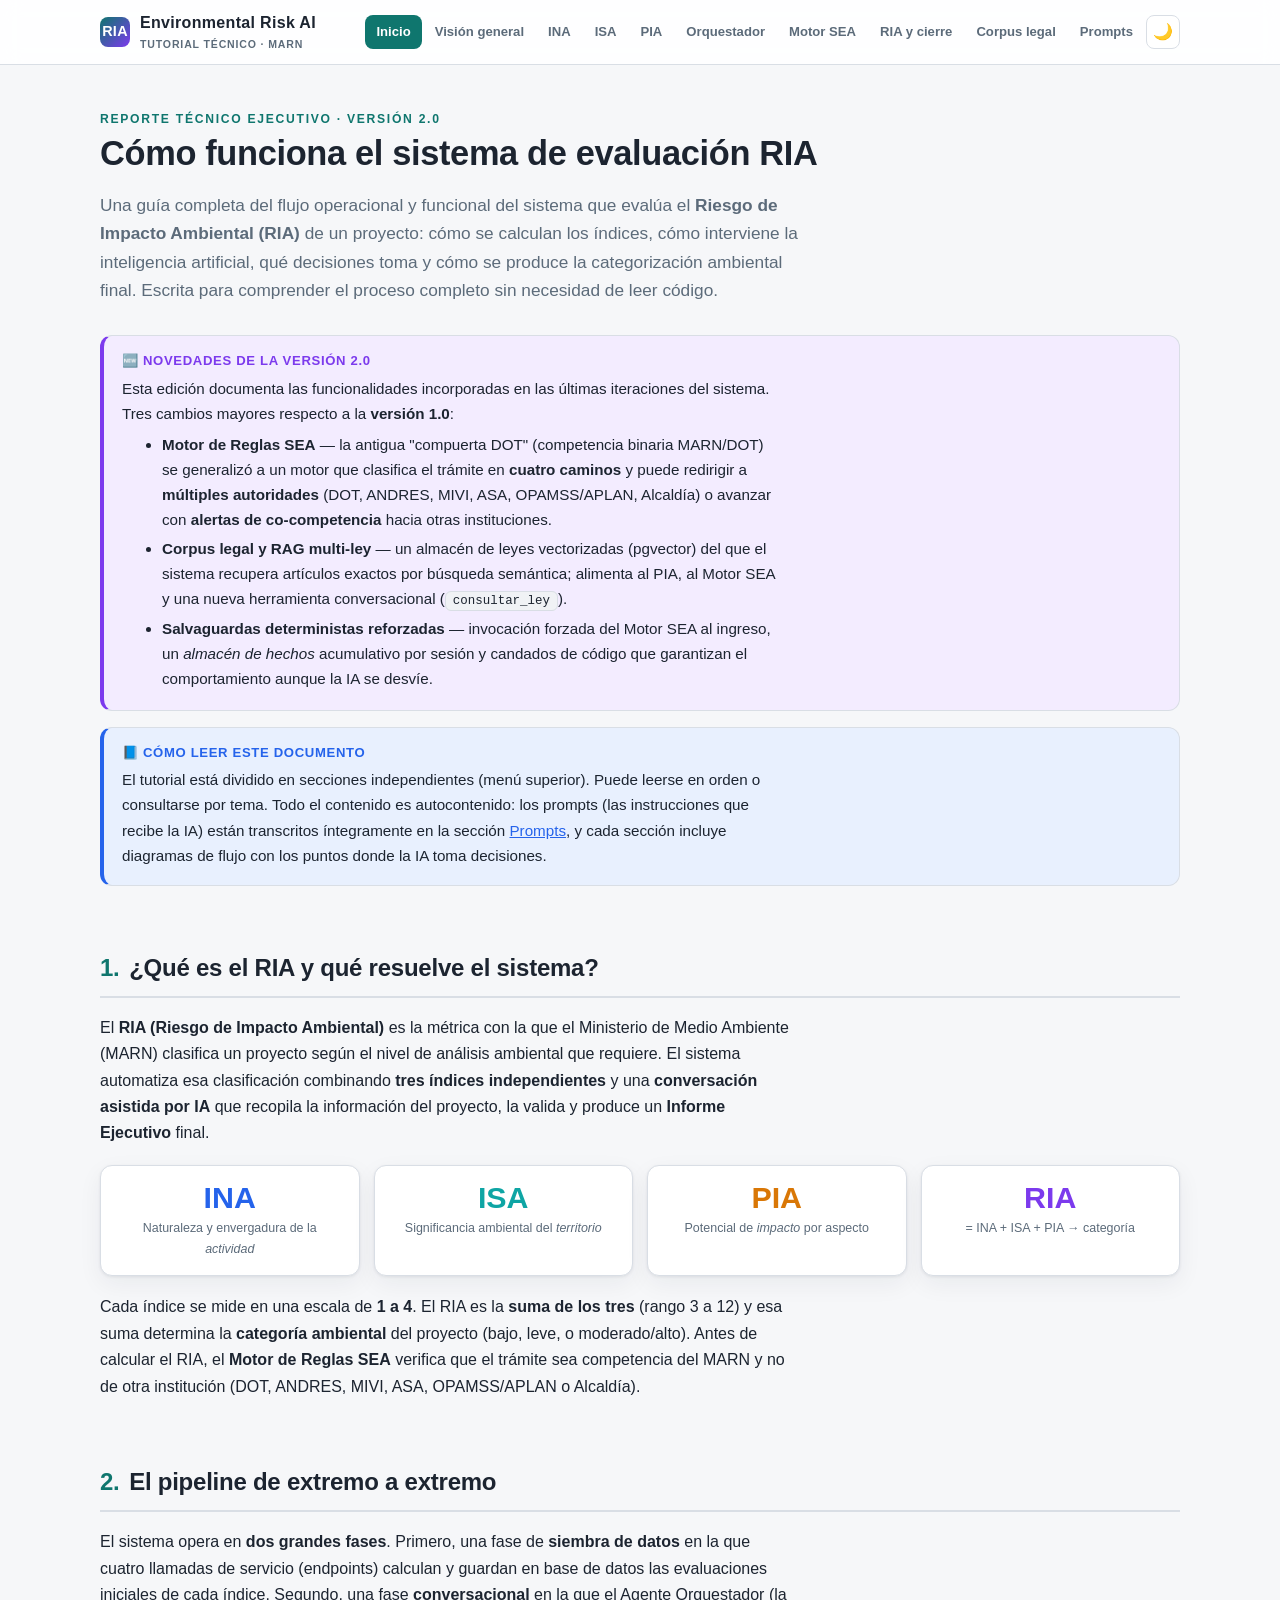
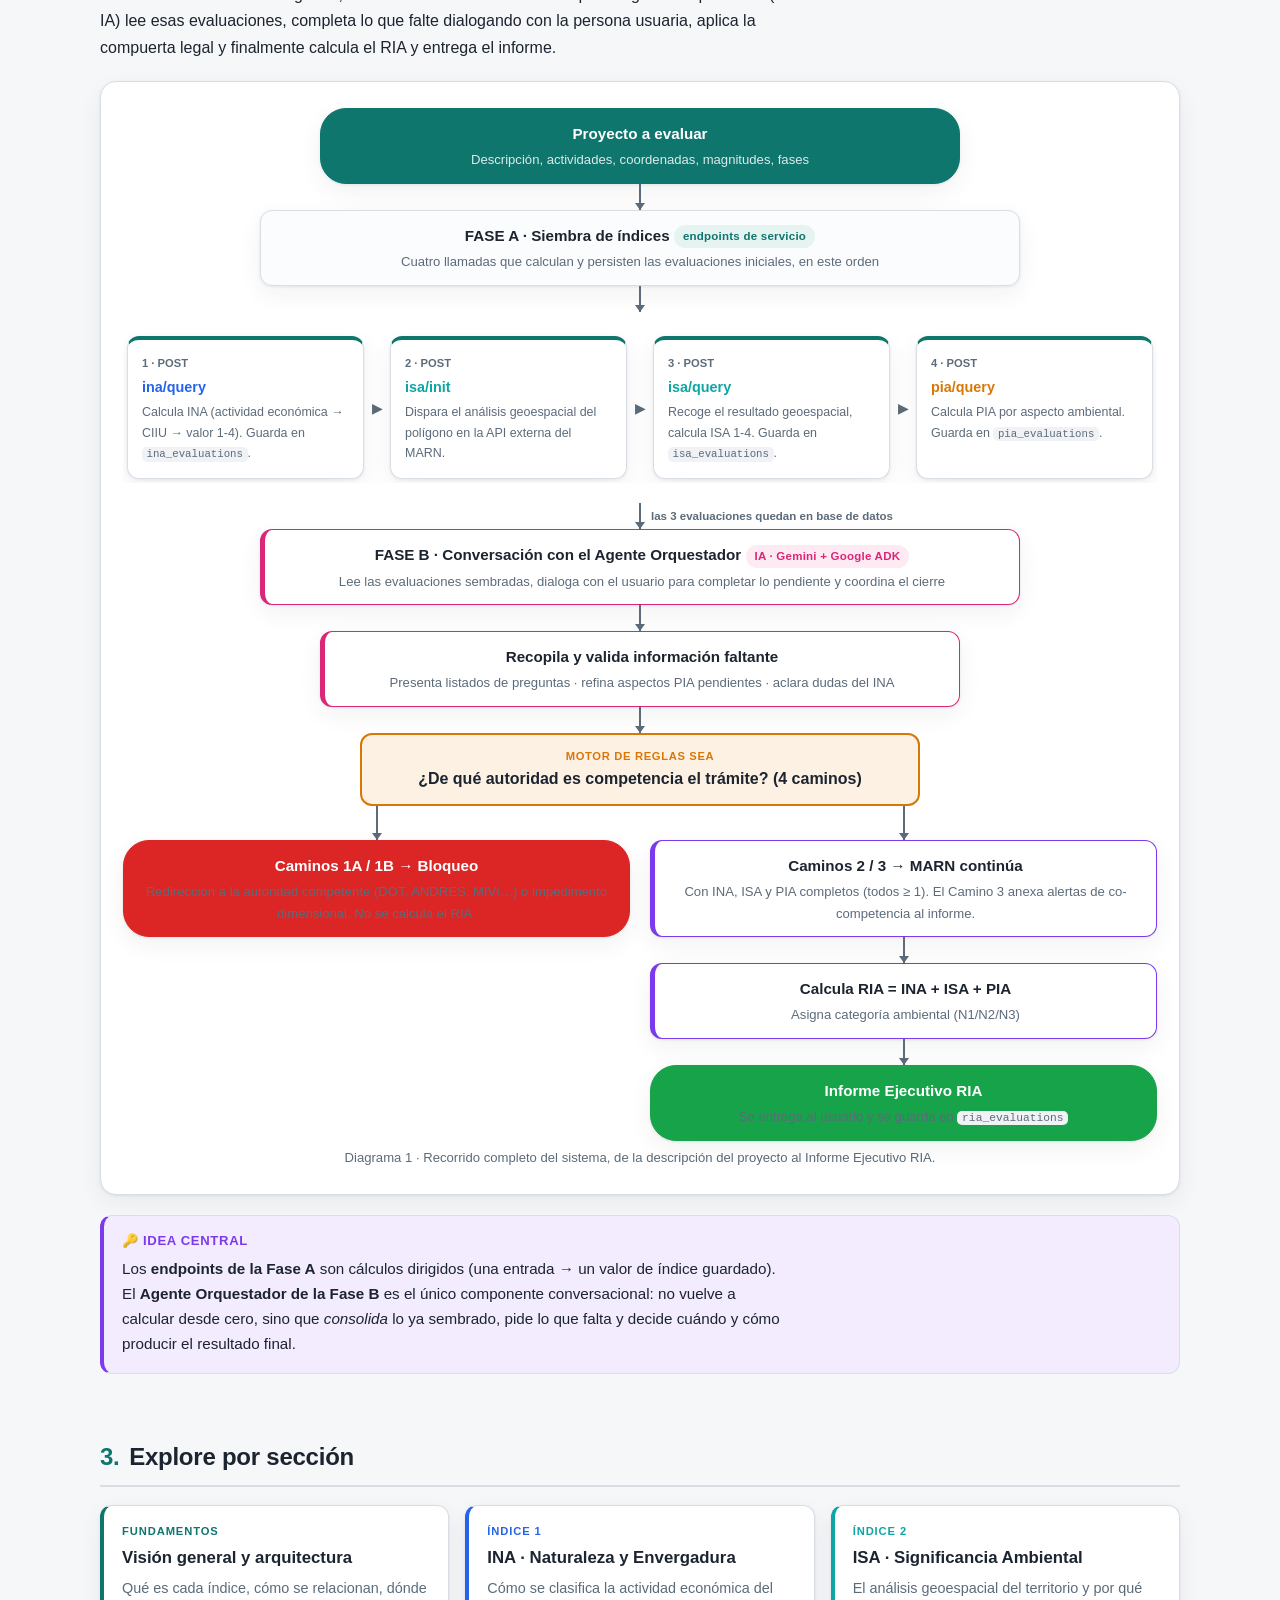
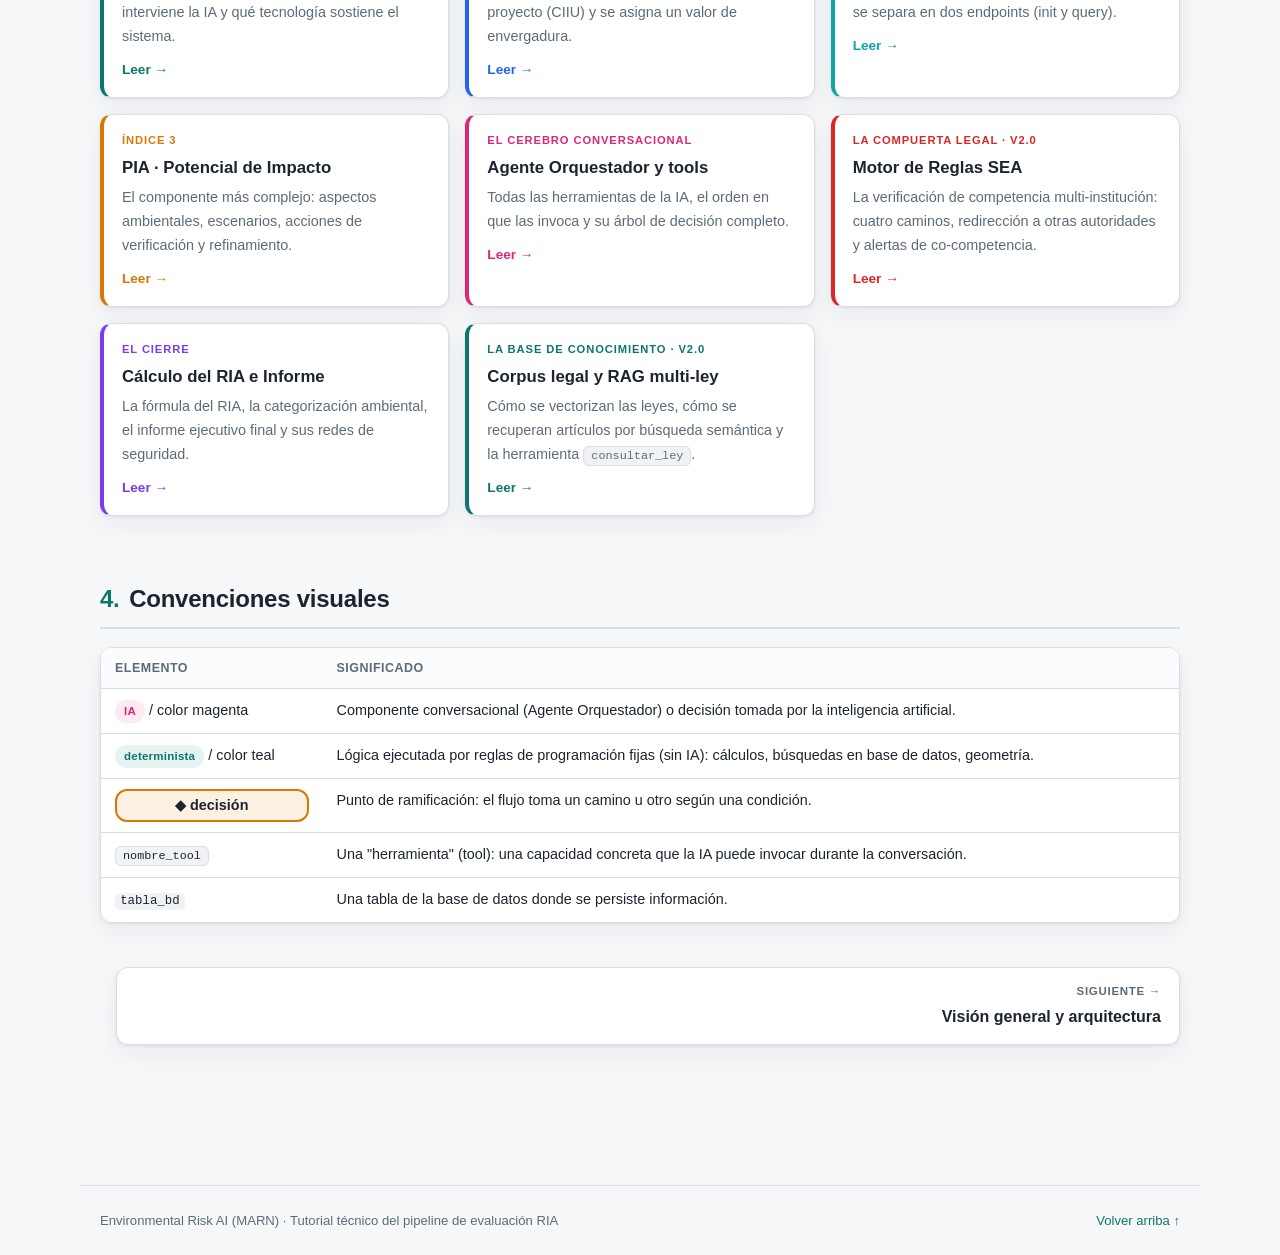
==== index.html @ bfadadd1 "docs: tutorial técnico RIA v2.0 Guía del flujo operacional y funcional del sistema de evaluación RIA" ====
<!DOCTYPE html>
<html lang="es">
<head>
<meta charset="UTF-8">
<meta name="viewport" content="width=device-width, initial-scale=1.0">
<title>Tutorial RIA — Environmental Risk AI (MARN)</title>
<link rel="stylesheet" href="assets/styles.css">
<script src="assets/app.js"></script>
</head>
<body>

<nav class="topbar"><div class="topbar-inner">
  <a class="brand" href="index.html"><span class="logo">RIA</span><span>Environmental Risk AI<small>Tutorial técnico · MARN</small></span></a>
  <div class="navlinks">
    <a href="index.html">Inicio</a>
    <a href="01-vision-general.html">Visión general</a>
    <a href="02-ina.html">INA</a>
    <a href="03-isa.html">ISA</a>
    <a href="04-pia.html">PIA</a>
    <a href="05-orquestador.html">Orquestador</a>
    <a href="06-motor-sea.html">Motor SEA</a>
    <a href="07-ria-cierre.html">RIA y cierre</a>
    <a href="08-corpus-legal.html">Corpus legal</a>
    <a href="09-prompts.html">Prompts</a>
    <button class="theme-toggle" onclick="toggleTheme()" aria-label="Cambiar tema">🌙</button>
  </div>
</div></nav>

<div class="wrap">

  <header class="hero">
    <div class="kicker">Reporte técnico ejecutivo · versión 2.0</div>
    <h1>Cómo funciona el sistema de evaluación RIA</h1>
    <p class="sub">Una guía completa del flujo operacional y funcional del sistema que evalúa el <strong>Riesgo de Impacto Ambiental (RIA)</strong> de un proyecto: cómo se calculan los índices, cómo interviene la inteligencia artificial, qué decisiones toma y cómo se produce la categorización ambiental final. Escrita para comprender el proceso completo sin necesidad de leer código.</p>
  </header>

  <div class="callout key">
    <div class="ct">🆕 Novedades de la versión 2.0</div>
    <p>Esta edición documenta las funcionalidades incorporadas en las últimas iteraciones del sistema. Tres cambios mayores respecto a la <strong>versión 1.0</strong>:</p>
    <ul style="margin:.4em 0 0">
      <li><strong>Motor de Reglas SEA</strong> — la antigua "compuerta DOT" (competencia binaria MARN/DOT) se generalizó a un motor que clasifica el trámite en <strong>cuatro caminos</strong> y puede redirigir a <strong>múltiples autoridades</strong> (DOT, ANDRES, MIVI, ASA, OPAMSS/APLAN, Alcaldía) o avanzar con <strong>alertas de co-competencia</strong> hacia otras instituciones.</li>
      <li><strong>Corpus legal y RAG multi-ley</strong> — un almacén de leyes vectorizadas (pgvector) del que el sistema recupera artículos exactos por búsqueda semántica; alimenta al PIA, al Motor SEA y una nueva herramienta conversacional (<span class="tool">consultar_ley</span>).</li>
      <li><strong>Salvaguardas deterministas reforzadas</strong> — invocación forzada del Motor SEA al ingreso, un <em>almacén de hechos</em> acumulativo por sesión y candados de código que garantizan el comportamiento aunque la IA se desvíe.</li>
    </ul>
  </div>

  <div class="callout info">
    <div class="ct">📘 Cómo leer este documento</div>
    <p>El tutorial está dividido en secciones independientes (menú superior). Puede leerse en orden o consultarse por tema. Todo el contenido es autocontenido: los prompts (las instrucciones que recibe la IA) están transcritos íntegramente en la sección <a href="09-prompts.html">Prompts</a>, y cada sección incluye diagramas de flujo con los puntos donde la IA toma decisiones.</p>
  </div>

  <h2><span class="num">1.</span>¿Qué es el RIA y qué resuelve el sistema?</h2>
  <p>El <strong>RIA (Riesgo de Impacto Ambiental)</strong> es la métrica con la que el Ministerio de Medio Ambiente (MARN) clasifica un proyecto según el nivel de análisis ambiental que requiere. El sistema automatiza esa clasificación combinando <strong>tres índices independientes</strong> y una <strong>conversación asistida por IA</strong> que recopila la información del proyecto, la valida y produce un <strong>Informe Ejecutivo</strong> final.</p>

  <div class="tiles">
    <div class="tile"><div class="v" style="color:var(--ina)">INA</div><div class="l">Naturaleza y envergadura de la <em>actividad</em></div></div>
    <div class="tile"><div class="v" style="color:var(--isa)">ISA</div><div class="l">Significancia ambiental del <em>territorio</em></div></div>
    <div class="tile"><div class="v" style="color:var(--pia)">PIA</div><div class="l">Potencial de <em>impacto</em> por aspecto</div></div>
    <div class="tile"><div class="v" style="color:var(--ria)">RIA</div><div class="l">= INA + ISA + PIA → categoría</div></div>
  </div>

  <p>Cada índice se mide en una escala de <strong>1 a 4</strong>. El RIA es la <strong>suma de los tres</strong> (rango 3 a 12) y esa suma determina la <strong>categoría ambiental</strong> del proyecto (bajo, leve, o moderado/alto). Antes de calcular el RIA, el <strong>Motor de Reglas SEA</strong> verifica que el trámite sea competencia del MARN y no de otra institución (DOT, ANDRES, MIVI, ASA, OPAMSS/APLAN o Alcaldía).</p>

  <h2><span class="num">2.</span>El pipeline de extremo a extremo</h2>
  <p>El sistema opera en <strong>dos grandes fases</strong>. Primero, una fase de <strong>siembra de datos</strong> en la que cuatro llamadas de servicio (endpoints) calculan y guardan en base de datos las evaluaciones iniciales de cada índice. Segundo, una fase <strong>conversacional</strong> en la que el Agente Orquestador (la IA) lee esas evaluaciones, completa lo que falte dialogando con la persona usuaria, aplica la compuerta legal y finalmente calcula el RIA y entrega el informe.</p>

  <div class="flow" aria-label="Pipeline de extremo a extremo">
    <div class="flow-col">

      <div class="fnode start"><div class="ftitle">Proyecto a evaluar</div><div class="fsub">Descripción, actividades, coordenadas, magnitudes, fases</div></div>
      <div class="farrow"></div>

      <div class="fnode wide" style="background:var(--panel-2)">
        <div class="ftitle">FASE A · Siembra de índices <span class="badge b-auto">endpoints de servicio</span></div>
        <div class="fsub">Cuatro llamadas que calculan y persisten las evaluaciones iniciales, en este orden</div>
      </div>
      <div class="farrow"></div>

      <div class="pipe" style="width:100%">
        <div class="stage ep"><div class="n">1 · POST</div><div class="t" style="color:var(--ina)">ina/query</div><div class="d">Calcula INA (actividad económica → CIIU → valor 1-4). Guarda en <code>ina_evaluations</code>.</div></div>
        <div class="stage ep"><div class="n">2 · POST</div><div class="t" style="color:var(--isa)">isa/init</div><div class="d">Dispara el análisis geoespacial del polígono en la API externa del MARN.</div></div>
        <div class="stage ep"><div class="n">3 · POST</div><div class="t" style="color:var(--isa)">isa/query</div><div class="d">Recoge el resultado geoespacial, calcula ISA 1-4. Guarda en <code>isa_evaluations</code>.</div></div>
        <div class="stage ep"><div class="n">4 · POST</div><div class="t" style="color:var(--pia)">pia/query</div><div class="d">Calcula PIA por aspecto ambiental. Guarda en <code>pia_evaluations</code>.</div></div>
      </div>

      <div class="farrow lbl" data-label="las 3 evaluaciones quedan en base de datos"></div>

      <div class="fnode wide orq">
        <div class="ftitle">FASE B · Conversación con el Agente Orquestador <span class="badge b-orq">IA · Gemini + Google ADK</span></div>
        <div class="fsub">Lee las evaluaciones sembradas, dialoga con el usuario para completar lo pendiente y coordina el cierre</div>
      </div>
      <div class="farrow"></div>

      <div class="fnode orq"><div class="ftitle">Recopila y valida información faltante</div><div class="fsub">Presenta listados de preguntas · refina aspectos PIA pendientes · aclara dudas del INA</div></div>
      <div class="farrow"></div>

      <div class="fdecision"><div class="q">Motor de Reglas SEA</div>¿De qué autoridad es competencia el trámite? (4 caminos)</div>
      <div class="fbranch">
        <div class="flow-col">
          <div class="farrow no" style="height:34px"></div>
          <div class="fnode endstop"><div class="ftitle">Caminos 1A / 1B → Bloqueo</div><div class="fsub">Redirección a la autoridad competente (DOT, ANDRES, MIVI…) o impedimento dimensional. No se calcula el RIA.</div></div>
        </div>
        <div class="flow-col">
          <div class="farrow yes" style="height:34px"></div>
          <div class="fnode ria"><div class="ftitle">Caminos 2 / 3 → MARN continúa</div><div class="fsub">Con INA, ISA y PIA completos (todos ≥ 1). El Camino 3 anexa alertas de co-competencia al informe.</div></div>
          <div class="farrow"></div>
          <div class="fnode ria"><div class="ftitle">Calcula RIA = INA + ISA + PIA</div><div class="fsub">Asigna categoría ambiental (N1/N2/N3)</div></div>
          <div class="farrow"></div>
          <div class="fnode endok"><div class="ftitle">Informe Ejecutivo RIA</div><div class="fsub">Se entrega al usuario y se guarda en <code>ria_evaluations</code></div></div>
        </div>
      </div>

    </div>
    <div class="cap">Diagrama 1 · Recorrido completo del sistema, de la descripción del proyecto al Informe Ejecutivo RIA.</div>
  </div>

  <div class="callout key">
    <div class="ct">🔑 Idea central</div>
    <p>Los <strong>endpoints de la Fase A</strong> son cálculos dirigidos (una entrada → un valor de índice guardado). El <strong>Agente Orquestador de la Fase B</strong> es el único componente conversacional: no vuelve a calcular desde cero, sino que <em>consolida</em> lo ya sembrado, pide lo que falta y decide cuándo y cómo producir el resultado final.</p>
  </div>

  <h2><span class="num">3.</span>Explore por sección</h2>
  <div class="cards">
    <a class="card link c-brand" href="01-vision-general.html">
      <div class="role">Fundamentos</div><h3>Visión general y arquitectura</h3>
      <p>Qué es cada índice, cómo se relacionan, dónde interviene la IA y qué tecnología sostiene el sistema.</p>
      <div class="arrow">Leer →</div>
    </a>
    <a class="card link c-ina" href="02-ina.html">
      <div class="role">Índice 1</div><h3>INA · Naturaleza y Envergadura</h3>
      <p>Cómo se clasifica la actividad económica del proyecto (CIIU) y se asigna un valor de envergadura.</p>
      <div class="arrow">Leer →</div>
    </a>
    <a class="card link c-isa" href="03-isa.html">
      <div class="role">Índice 2</div><h3>ISA · Significancia Ambiental</h3>
      <p>El análisis geoespacial del territorio y por qué se separa en dos endpoints (init y query).</p>
      <div class="arrow">Leer →</div>
    </a>
    <a class="card link c-pia" href="04-pia.html">
      <div class="role">Índice 3</div><h3>PIA · Potencial de Impacto</h3>
      <p>El componente más complejo: aspectos ambientales, escenarios, acciones de verificación y refinamiento.</p>
      <div class="arrow">Leer →</div>
    </a>
    <a class="card link c-orq" href="05-orquestador.html">
      <div class="role">El cerebro conversacional</div><h3>Agente Orquestador y tools</h3>
      <p>Todas las herramientas de la IA, el orden en que las invoca y su árbol de decisión completo.</p>
      <div class="arrow">Leer →</div>
    </a>
    <a class="card link" href="06-motor-sea.html" style="border-left-color:var(--stop)">
      <div class="role" style="color:var(--stop)">La compuerta legal · v2.0</div><h3>Motor de Reglas SEA</h3>
      <p>La verificación de competencia multi-institución: cuatro caminos, redirección a otras autoridades y alertas de co-competencia.</p>
      <div class="arrow" style="color:var(--stop)">Leer →</div>
    </a>
    <a class="card link c-ria" href="07-ria-cierre.html">
      <div class="role">El cierre</div><h3>Cálculo del RIA e Informe</h3>
      <p>La fórmula del RIA, la categorización ambiental, el informe ejecutivo final y sus redes de seguridad.</p>
      <div class="arrow">Leer →</div>
    </a>
    <a class="card link c-brand" href="08-corpus-legal.html">
      <div class="role">La base de conocimiento · v2.0</div><h3>Corpus legal y RAG multi-ley</h3>
      <p>Cómo se vectorizan las leyes, cómo se recuperan artículos por búsqueda semántica y la herramienta <span class="tool">consultar_ley</span>.</p>
      <div class="arrow">Leer →</div>
    </a>
  </div>

  <h2><span class="num">4.</span>Convenciones visuales</h2>
  <div class="tablewrap">
    <table>
      <thead><tr><th>Elemento</th><th>Significado</th></tr></thead>
      <tbody>
        <tr><td><span class="badge b-orq">IA</span> / color magenta</td><td>Componente conversacional (Agente Orquestador) o decisión tomada por la inteligencia artificial.</td></tr>
        <tr><td><span class="badge b-auto">determinista</span> / color teal</td><td>Lógica ejecutada por reglas de programación fijas (sin IA): cálculos, búsquedas en base de datos, geometría.</td></tr>
        <tr><td><span class="fdecision" style="display:inline-block;padding:3px 12px">◆ decisión</span></td><td>Punto de ramificación: el flujo toma un camino u otro según una condición.</td></tr>
        <tr><td><span class="tool">nombre_tool</span></td><td>Una "herramienta" (tool): una capacidad concreta que la IA puede invocar durante la conversación.</td></tr>
        <tr><td><code>tabla_bd</code></td><td>Una tabla de la base de datos donde se persiste información.</td></tr>
      </tbody>
    </table>
  </div>

  <div class="pager">
    <span></span>
    <a class="next" href="01-vision-general.html"><div class="dir">Siguiente →</div><div class="ti">Visión general y arquitectura</div></a>
  </div>

</div>

<footer class="foot">
  <div>Environmental Risk AI (MARN) · Tutorial técnico del pipeline de evaluación RIA</div>
  <div><a href="#">Volver arriba ↑</a></div>
</footer>

</body>
</html>
---- assets/styles.css ----
/* ==========================================================================
   Tutorial RIA — Sistema de diseño compartido
   Reporte técnico ejecutivo · Environmental Risk AI (MARN)
   ========================================================================== */

:root{
  --bg:#f6f7f9; --panel:#ffffff; --panel-2:#fbfcfd; --ink:#1c2430; --muted:#5c6b7a;
  --line:#d9dee5; --shadow:0 1px 3px rgba(20,30,45,.08),0 8px 24px rgba(20,30,45,.06);
  --shadow-lg:0 4px 12px rgba(20,30,45,.10),0 24px 48px rgba(20,30,45,.10);
  --code-bg:#f0f2f5;
  /* Marca por índice / componente */
  --brand:#0f766e;         /* teal MARN */
  --brand-soft:#e6f4f1;
  --ina:#2563eb;  --ina-soft:#e8f0fe;      /* azul */
  --isa:#0ea5a4;  --isa-soft:#e4f6f5;      /* teal */
  --pia:#d97706;  --pia-soft:#fdf1e3;      /* ámbar */
  --ria:#7c3aed;  --ria-soft:#f3ecff;      /* violeta */
  --orq:#db2777;  --orq-soft:#fdeaf3;      /* magenta */
  --ok:#16a34a;   --ok-soft:#e7f6ec;
  --warn:#d97706; --warn-soft:#fdf1e3;
  --stop:#dc2626; --stop-soft:#fdeaea;
  --ask:#0891b2;  --ask-soft:#e2f5f9;
  --maxw:1120px;
}
@media (prefers-color-scheme: dark){
  :root{
    --bg:#0e1116; --panel:#161b22; --panel-2:#1b2129; --ink:#e6edf3; --muted:#9aa7b4;
    --line:#2a323c; --shadow:0 1px 3px rgba(0,0,0,.4),0 8px 24px rgba(0,0,0,.3);
    --shadow-lg:0 4px 12px rgba(0,0,0,.5),0 24px 48px rgba(0,0,0,.45);
    --code-bg:#0b0f14;
    --brand:#2dd4bf; --brand-soft:#10312e;
    --ina:#60a5fa; --ina-soft:#12233f;
    --isa:#2dd4bf; --isa-soft:#0f312f;
    --pia:#fbbf24; --pia-soft:#3a2c10;
    --ria:#a78bfa; --ria-soft:#241a3a;
    --orq:#f472b6; --orq-soft:#3a1526;
    --ok:#4ade80; --ok-soft:#12311d;
    --warn:#fbbf24; --warn-soft:#3a2c10;
    --stop:#f87171; --stop-soft:#3a1616;
    --ask:#22d3ee; --ask-soft:#0c2f38;
  }
}
:root[data-theme="dark"]{
  --bg:#0e1116; --panel:#161b22; --panel-2:#1b2129; --ink:#e6edf3; --muted:#9aa7b4;
  --line:#2a323c; --shadow:0 1px 3px rgba(0,0,0,.4),0 8px 24px rgba(0,0,0,.3);
  --shadow-lg:0 4px 12px rgba(0,0,0,.5),0 24px 48px rgba(0,0,0,.45);
  --code-bg:#0b0f14;
  --brand:#2dd4bf; --brand-soft:#10312e;
  --ina:#60a5fa; --ina-soft:#12233f;
  --isa:#2dd4bf; --isa-soft:#0f312f;
  --pia:#fbbf24; --pia-soft:#3a2c10;
  --ria:#a78bfa; --ria-soft:#241a3a;
  --orq:#f472b6; --orq-soft:#3a1526;
  --ok:#4ade80; --ok-soft:#12311d;
  --warn:#fbbf24; --warn-soft:#3a2c10;
  --stop:#f87171; --stop-soft:#3a1616;
  --ask:#22d3ee; --ask-soft:#0c2f38;
}
:root[data-theme="light"]{
  --bg:#f6f7f9; --panel:#ffffff; --panel-2:#fbfcfd; --ink:#1c2430; --muted:#5c6b7a;
  --line:#d9dee5; --shadow:0 1px 3px rgba(20,30,45,.08),0 8px 24px rgba(20,30,45,.06);
  --shadow-lg:0 4px 12px rgba(20,30,45,.10),0 24px 48px rgba(20,30,45,.10);
  --code-bg:#f0f2f5;
  --brand:#0f766e; --brand-soft:#e6f4f1;
  --ina:#2563eb; --ina-soft:#e8f0fe;
  --isa:#0ea5a4; --isa-soft:#e4f6f5;
  --pia:#d97706; --pia-soft:#fdf1e3;
  --ria:#7c3aed; --ria-soft:#f3ecff;
  --orq:#db2777; --orq-soft:#fdeaf3;
  --ok:#16a34a; --ok-soft:#e7f6ec;
  --warn:#d97706; --warn-soft:#fdf1e3;
  --stop:#dc2626; --stop-soft:#fdeaea;
  --ask:#0891b2; --ask-soft:#e2f5f9;
}

*{box-sizing:border-box}
html{scroll-behavior:smooth; scroll-padding-top:84px}
body{
  margin:0; background:var(--bg); color:var(--ink);
  font-family:-apple-system,BlinkMacSystemFont,"Segoe UI",Roboto,Helvetica,Arial,sans-serif;
  line-height:1.65; -webkit-font-smoothing:antialiased;
}
img{max-width:100%}

/* ---------- Top navigation ---------- */
.topbar{
  position:sticky; top:0; z-index:100; background:color-mix(in srgb, var(--panel) 88%, transparent);
  backdrop-filter:saturate(180%) blur(10px); border-bottom:1px solid var(--line);
}
.topbar-inner{max-width:var(--maxw); margin:0 auto; display:flex; align-items:center; gap:18px;
  padding:10px 20px; flex-wrap:wrap}
.brand{display:flex; align-items:center; gap:10px; font-weight:800; letter-spacing:.02em; text-decoration:none; color:var(--ink)}
.brand .logo{width:30px; height:30px; border-radius:8px; background:linear-gradient(135deg,var(--brand),var(--ria));
  display:grid; place-items:center; color:#fff; font-size:.9rem; font-weight:900; flex:none}
.brand small{display:block; font-size:.66rem; font-weight:600; color:var(--muted); letter-spacing:.08em; text-transform:uppercase}
.navlinks{display:flex; gap:2px; flex-wrap:wrap; margin-left:auto; align-items:center}
.navlinks a{font-size:.82rem; font-weight:600; color:var(--muted); text-decoration:none;
  padding:6px 11px; border-radius:8px; transition:background .15s,color .15s; white-space:nowrap}
.navlinks a:hover{background:var(--brand-soft); color:var(--brand)}
.navlinks a.active{background:var(--brand); color:#fff}
.theme-toggle{border:1px solid var(--line); background:var(--panel); color:var(--ink); cursor:pointer;
  width:34px; height:34px; border-radius:8px; font-size:1rem; display:grid; place-items:center}
.theme-toggle:hover{background:var(--brand-soft)}

/* ---------- Layout ---------- */
.wrap{max-width:var(--maxw); margin:0 auto; padding:36px 20px 100px}
.hero{margin:8px 0 30px}
.kicker{font-size:.76rem; letter-spacing:.14em; text-transform:uppercase; color:var(--brand); font-weight:800}
h1{font-size:2.15rem; margin:.15em 0 .18em; line-height:1.15; letter-spacing:-.01em}
.sub{color:var(--muted); font-size:1.08rem; max-width:75ch}
h2{font-size:1.5rem; margin:2.6em 0 .7em; padding-bottom:.35em; border-bottom:2px solid var(--line); letter-spacing:-.01em}
h2 .num{color:var(--brand); font-variant-numeric:tabular-nums; margin-right:.4em}
h3{font-size:1.16rem; margin:1.9em 0 .5em}
h4{font-size:1rem; margin:1.4em 0 .4em; color:var(--muted); text-transform:uppercase; letter-spacing:.06em; font-size:.8rem}
p{max-width:78ch}
ul,ol{max-width:78ch}
li{margin:.28em 0}
code{background:var(--code-bg); padding:.12em .42em; border-radius:5px; font-size:.86em;
  font-family:"SF Mono",ui-monospace,Menlo,Consolas,monospace}
a{color:var(--ina)}
strong{font-weight:700}
hr{border:none; border-top:1px solid var(--line); margin:2.4em 0}

/* ---------- Breadcrumb / section intro ---------- */
.crumb{font-size:.8rem; color:var(--muted); margin-bottom:6px}
.crumb a{color:var(--muted); text-decoration:none}
.crumb a:hover{color:var(--brand)}

/* ---------- Cards grid ---------- */
.cards{display:grid; grid-template-columns:repeat(auto-fill,minmax(260px,1fr)); gap:16px; margin:18px 0}
.card{background:var(--panel); border:1px solid var(--line); border-left-width:4px; border-radius:12px;
  padding:16px 18px; box-shadow:var(--shadow); transition:transform .15s, box-shadow .15s}
.card.link{cursor:pointer; text-decoration:none; color:inherit; display:block}
.card.link:hover{transform:translateY(-3px); box-shadow:var(--shadow-lg)}
.card .role{font-size:.7rem; text-transform:uppercase; letter-spacing:.08em; color:var(--muted); font-weight:800}
.card h3{margin:.25em 0 .3em; font-size:1.05rem}
.card p{font-size:.9rem; margin:.3em 0 0; color:var(--muted)}
.card .arrow{margin-top:10px; font-weight:700; font-size:.85rem}
.c-ina{border-left-color:var(--ina)} .c-ina .role,.c-ina .arrow{color:var(--ina)}
.c-isa{border-left-color:var(--isa)} .c-isa .role,.c-isa .arrow{color:var(--isa)}
.c-pia{border-left-color:var(--pia)} .c-pia .role,.c-pia .arrow{color:var(--pia)}
.c-ria{border-left-color:var(--ria)} .c-ria .role,.c-ria .arrow{color:var(--ria)}
.c-orq{border-left-color:var(--orq)} .c-orq .role,.c-orq .arrow{color:var(--orq)}
.c-brand{border-left-color:var(--brand)} .c-brand .role,.c-brand .arrow{color:var(--brand)}

/* ---------- Panels ---------- */
.panel{background:var(--panel); border:1px solid var(--line); border-radius:14px;
  box-shadow:var(--shadow); padding:22px 24px; margin:18px 0}
.panel.tint-ina{background:var(--ina-soft); border-color:color-mix(in srgb,var(--ina) 30%, var(--line))}
.panel.tint-isa{background:var(--isa-soft)}
.panel.tint-pia{background:var(--pia-soft)}
.panel.tint-ria{background:var(--ria-soft)}
.panel.tint-orq{background:var(--orq-soft)}

/* ---------- Callouts ---------- */
.callout{border-radius:12px; padding:14px 18px; margin:16px 0; border:1px solid var(--line);
  border-left-width:4px; background:var(--panel); font-size:.95rem}
.callout .ct{font-weight:800; font-size:.82rem; text-transform:uppercase; letter-spacing:.05em; margin-bottom:4px; display:flex; gap:7px; align-items:center}
.callout p{margin:.2em 0}
.callout.info{border-left-color:var(--ina); background:var(--ina-soft)} .callout.info .ct{color:var(--ina)}
.callout.ok{border-left-color:var(--ok); background:var(--ok-soft)} .callout.ok .ct{color:var(--ok)}
.callout.warn{border-left-color:var(--warn); background:var(--warn-soft)} .callout.warn .ct{color:var(--warn)}
.callout.stop{border-left-color:var(--stop); background:var(--stop-soft)} .callout.stop .ct{color:var(--stop)}
.callout.key{border-left-color:var(--ria); background:var(--ria-soft)} .callout.key .ct{color:var(--ria)}

/* ---------- Tables ---------- */
.tablewrap{overflow-x:auto; margin:18px 0; border:1px solid var(--line); border-radius:12px; box-shadow:var(--shadow)}
table{border-collapse:collapse; width:100%; font-size:.9rem; background:var(--panel)}
th,td{text-align:left; padding:10px 14px; border-bottom:1px solid var(--line); vertical-align:top}
th{background:var(--panel-2); font-weight:800; font-size:.78rem; text-transform:uppercase; letter-spacing:.04em; color:var(--muted)}
tr:last-child td{border-bottom:none}
td code{white-space:nowrap}
.t-center{text-align:center}
.scale td:first-child{font-weight:700; text-align:center; font-variant-numeric:tabular-nums}

/* ---------- Badges & chips ---------- */
.badge{display:inline-block; font-size:.72rem; font-weight:700; padding:2px 9px; border-radius:20px;
  letter-spacing:.02em; vertical-align:middle}
.b-ina{background:var(--ina-soft); color:var(--ina)} .b-isa{background:var(--isa-soft); color:var(--isa)}
.b-pia{background:var(--pia-soft); color:var(--pia)} .b-ria{background:var(--ria-soft); color:var(--ria)}
.b-orq{background:var(--orq-soft); color:var(--orq)}
.b-ok{background:var(--ok-soft); color:var(--ok)} .b-warn{background:var(--warn-soft); color:var(--warn)}
.b-stop{background:var(--stop-soft); color:var(--stop)} .b-ask{background:var(--ask-soft); color:var(--ask)}
.b-auto{background:var(--brand-soft); color:var(--brand)}
.tool{font-family:"SF Mono",ui-monospace,Menlo,Consolas,monospace; font-size:.82em; background:var(--code-bg);
  padding:2px 7px; border-radius:6px; border:1px solid var(--line); white-space:nowrap}

/* ---------- Prompt / verbatim block ---------- */
.prompt{background:var(--code-bg); border:1px solid var(--line); border-radius:12px; margin:16px 0;
  box-shadow:var(--shadow); overflow:hidden}
.prompt .phead{display:flex; align-items:center; gap:8px; padding:9px 14px; background:var(--panel-2);
  border-bottom:1px solid var(--line); font-size:.78rem; font-weight:700; color:var(--muted)}
.prompt .phead .file{font-family:"SF Mono",ui-monospace,Menlo,monospace; color:var(--ink)}
.prompt .phead .tag{margin-left:auto; font-weight:700; text-transform:uppercase; letter-spacing:.05em; font-size:.68rem;
  background:var(--brand-soft); color:var(--brand); padding:2px 8px; border-radius:12px}
.prompt pre{margin:0; padding:16px 18px; overflow-x:auto; max-height:520px; overflow-y:auto}
.prompt.open pre{max-height:none}
.prompt pre code{background:none; padding:0; font-size:.82rem; line-height:1.55; white-space:pre; color:var(--ink)}
.prompt .pfoot{border-top:1px solid var(--line); background:var(--panel-2); padding:6px 14px; text-align:center}
.prompt .pfoot button{background:none; border:none; color:var(--brand); font-weight:700; cursor:pointer; font-size:.78rem}

/* ---------- Flow diagram primitives ---------- */
.flow{background:var(--panel); border:1px solid var(--line); border-radius:16px; box-shadow:var(--shadow);
  padding:26px 22px; margin:20px 0; overflow-x:auto}
.flow .cap{text-align:center; color:var(--muted); font-size:.82rem; margin-top:6px}
.flow-col{display:flex; flex-direction:column; align-items:center; gap:0; width:100%; max-width:100%; min-width:0}
.fnode{background:var(--panel); border:1.5px solid var(--line); border-radius:12px; padding:12px 18px;
  box-shadow:var(--shadow); max-width:640px; width:100%; text-align:center; position:relative;
  overflow-wrap:break-word; word-break:break-word}
.fnode .ftitle{font-weight:700; font-size:.95rem}
.fnode .fsub{font-size:.82rem; color:var(--muted); margin-top:3px}
.fnode.wide{max-width:760px}
.fnode.start{background:var(--brand); color:#fff; border-color:var(--brand); border-radius:26px}
.fnode.start .fsub{color:rgba(255,255,255,.85)}
.fnode.endok{background:var(--ok); color:#fff; border-color:var(--ok); border-radius:26px}
.fnode.endstop{background:var(--stop); color:#fff; border-color:var(--stop); border-radius:26px}
.fnode.ina{border-color:var(--ina); border-left-width:5px}
.fnode.isa{border-color:var(--isa); border-left-width:5px}
.fnode.pia{border-color:var(--pia); border-left-width:5px}
.fnode.ria{border-color:var(--ria); border-left-width:5px}
.fnode.orq{border-color:var(--orq); border-left-width:5px}
.fnode.tool{font-family:"SF Mono",ui-monospace,Menlo,monospace; font-size:.85rem; background:var(--code-bg);
  white-space:normal}
/* decision diamond */
.fdecision{background:var(--warn-soft); border:2px solid var(--warn); border-radius:12px;
  padding:12px 20px; text-align:center; font-weight:700; max-width:560px; width:100%; color:var(--ink); position:relative;
  overflow-wrap:break-word; word-break:break-word}
.fdecision .q{font-size:.7rem; color:var(--warn); font-weight:800; text-transform:uppercase; letter-spacing:.06em}
/* connectors */
.farrow{width:2px; height:26px; background:var(--muted); position:relative; flex:none}
.farrow::after{content:""; position:absolute; bottom:0; left:50%; transform:translateX(-50%);
  border-left:5px solid transparent; border-right:5px solid transparent; border-top:7px solid var(--muted)}
.farrow.lbl::before{content:attr(data-label); position:absolute; left:8px; top:50%; transform:translateY(-50%);
  font-size:.72rem; font-weight:700; color:var(--muted); white-space:nowrap; background:var(--panel); padding:0 4px}
.farrow.yes::before{color:var(--ok)} .farrow.no::before{color:var(--stop)}
/* horizontal branch row */
.fbranch{display:flex; gap:20px; justify-content:center; align-items:flex-start; flex-wrap:wrap; width:100%}
.fbranch .flow-col{flex:1 1 240px; min-width:0; width:auto}

/* step list */
.steps{list-style:none; padding:0; margin:18px 0; counter-reset:s}
.steps>li{position:relative; padding:4px 0 18px 52px; counter-increment:s}
.steps>li::before{content:counter(s); position:absolute; left:0; top:0; width:34px; height:34px;
  background:var(--brand); color:#fff; border-radius:50%; display:grid; place-items:center; font-weight:800; font-size:.9rem}
.steps>li::after{content:""; position:absolute; left:16px; top:36px; bottom:0; width:2px; background:var(--line)}
.steps>li:last-child::after{display:none}
.steps>li .st{font-weight:700}
.steps>li p{margin:.25em 0; font-size:.93rem}

/* pipeline strip (numbered horizontal) */
.pipe{display:flex; gap:0; align-items:stretch; overflow-x:auto; margin:20px 0; padding:4px}
.pipe .stage{flex:1; min-width:150px; background:var(--panel); border:1px solid var(--line); border-radius:12px;
  padding:14px; position:relative; box-shadow:var(--shadow); margin-right:26px}
.pipe .stage:last-child{margin-right:0}
.pipe .stage::after{content:"▶"; position:absolute; right:-20px; top:50%; transform:translateY(-50%); color:var(--muted); font-size:.9rem}
.pipe .stage:last-child::after{display:none}
.pipe .stage .n{font-size:.7rem; font-weight:800; color:var(--muted)}
.pipe .stage .t{font-weight:700; font-size:.9rem; margin:3px 0}
.pipe .stage .d{font-size:.78rem; color:var(--muted)}
.pipe .stage.ep{border-top:4px solid var(--brand)}

/* two-column meta */
.meta{display:grid; grid-template-columns:auto 1fr; gap:6px 16px; font-size:.9rem; margin:14px 0}
.meta dt{font-weight:700; color:var(--muted)}
.meta dd{margin:0}

/* KPI tiles */
.tiles{display:grid; grid-template-columns:repeat(auto-fit,minmax(150px,1fr)); gap:14px; margin:18px 0}
.tile{background:var(--panel); border:1px solid var(--line); border-radius:12px; padding:16px; box-shadow:var(--shadow); text-align:center}
.tile .v{font-size:1.9rem; font-weight:800; line-height:1}
.tile .l{font-size:.78rem; color:var(--muted); margin-top:6px}

/* footer */
.foot{max-width:var(--maxw); margin:40px auto 0; padding:24px 20px; border-top:1px solid var(--line);
  color:var(--muted); font-size:.82rem; display:flex; justify-content:space-between; flex-wrap:wrap; gap:12px}
.foot a{color:var(--brand); text-decoration:none}

/* prev/next */
.pager{display:flex; justify-content:space-between; gap:16px; margin-top:44px; flex-wrap:wrap}
.pager a{flex:1; min-width:220px; text-decoration:none; border:1px solid var(--line); border-radius:12px; padding:14px 18px;
  background:var(--panel); box-shadow:var(--shadow); transition:transform .15s,box-shadow .15s}
.pager a:hover{transform:translateY(-2px); box-shadow:var(--shadow-lg)}
.pager .dir{font-size:.72rem; color:var(--muted); text-transform:uppercase; letter-spacing:.06em; font-weight:700}
.pager .ti{font-weight:700; color:var(--ink); margin-top:3px}
.pager .next{text-align:right}

@media (max-width:640px){
  h1{font-size:1.7rem}
  .navlinks{width:100%; margin-left:0; overflow-x:auto}
  .topbar-inner{padding:8px 14px}
}
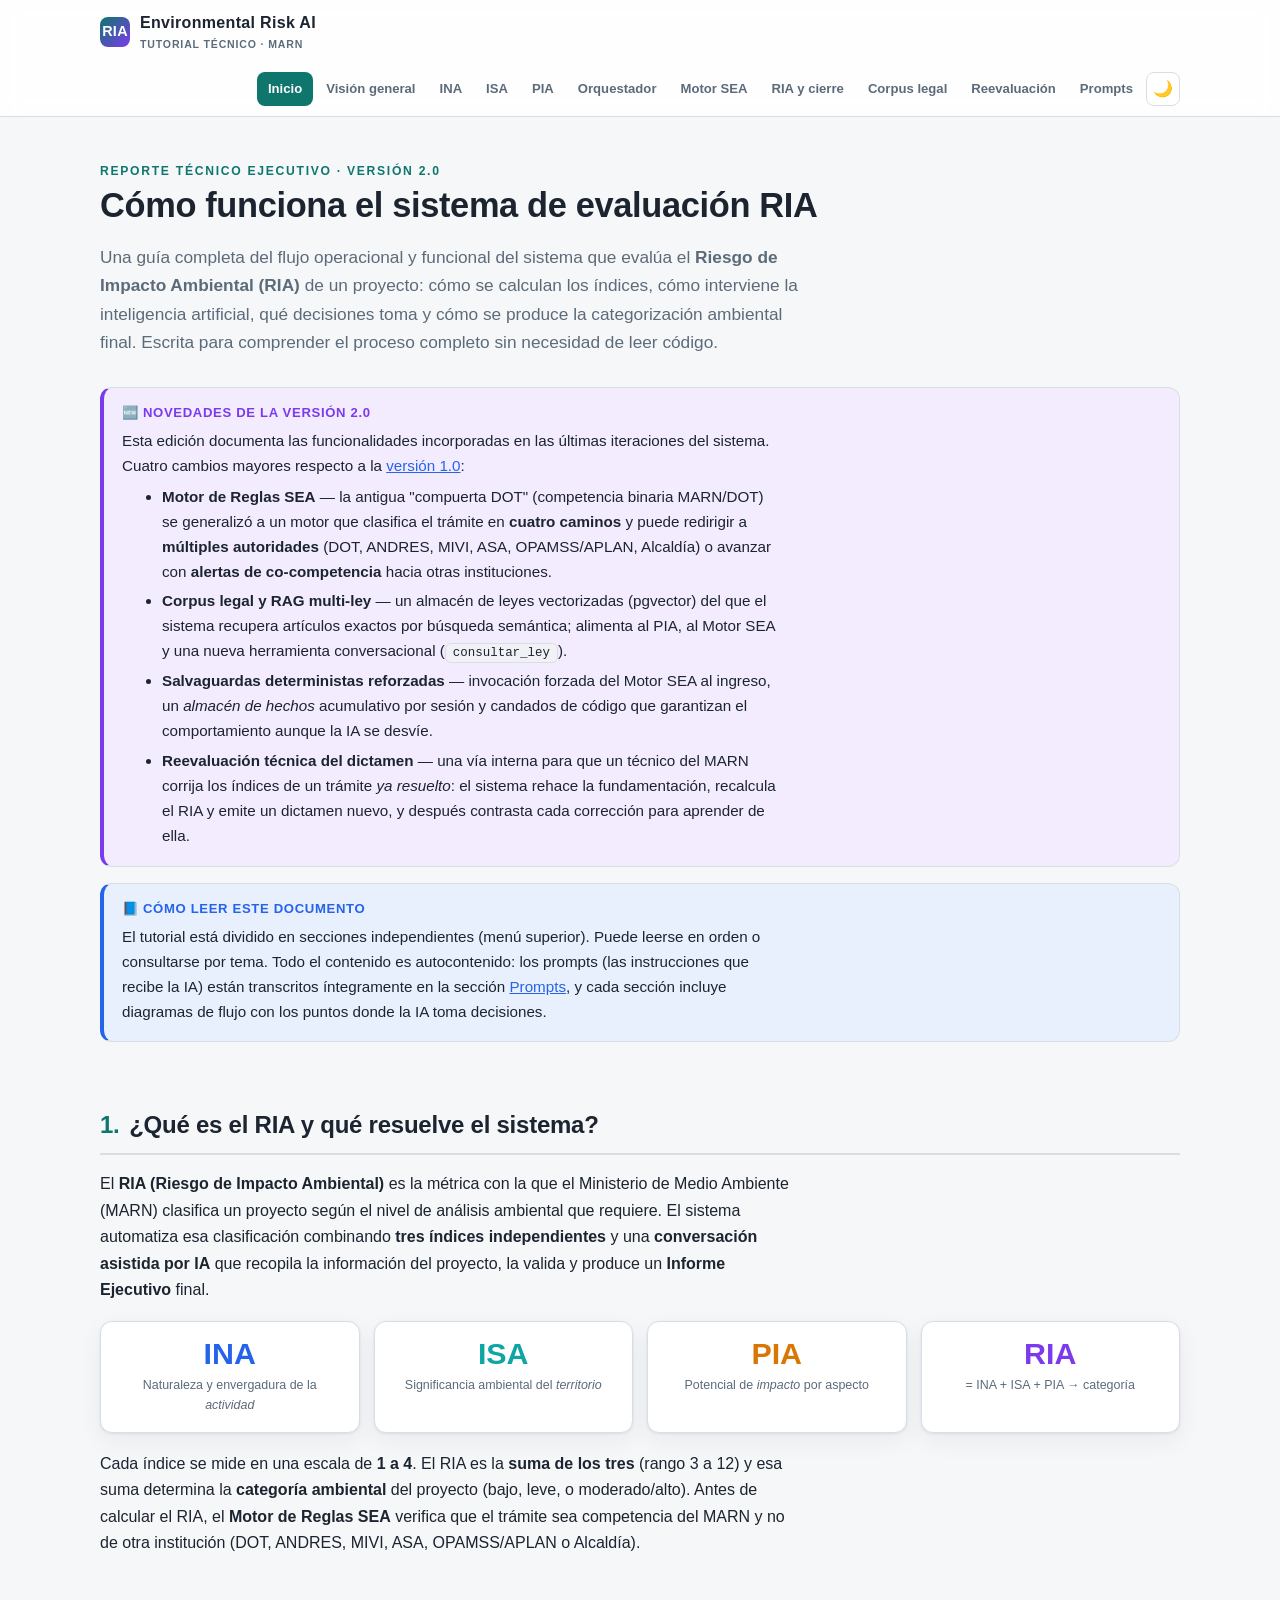
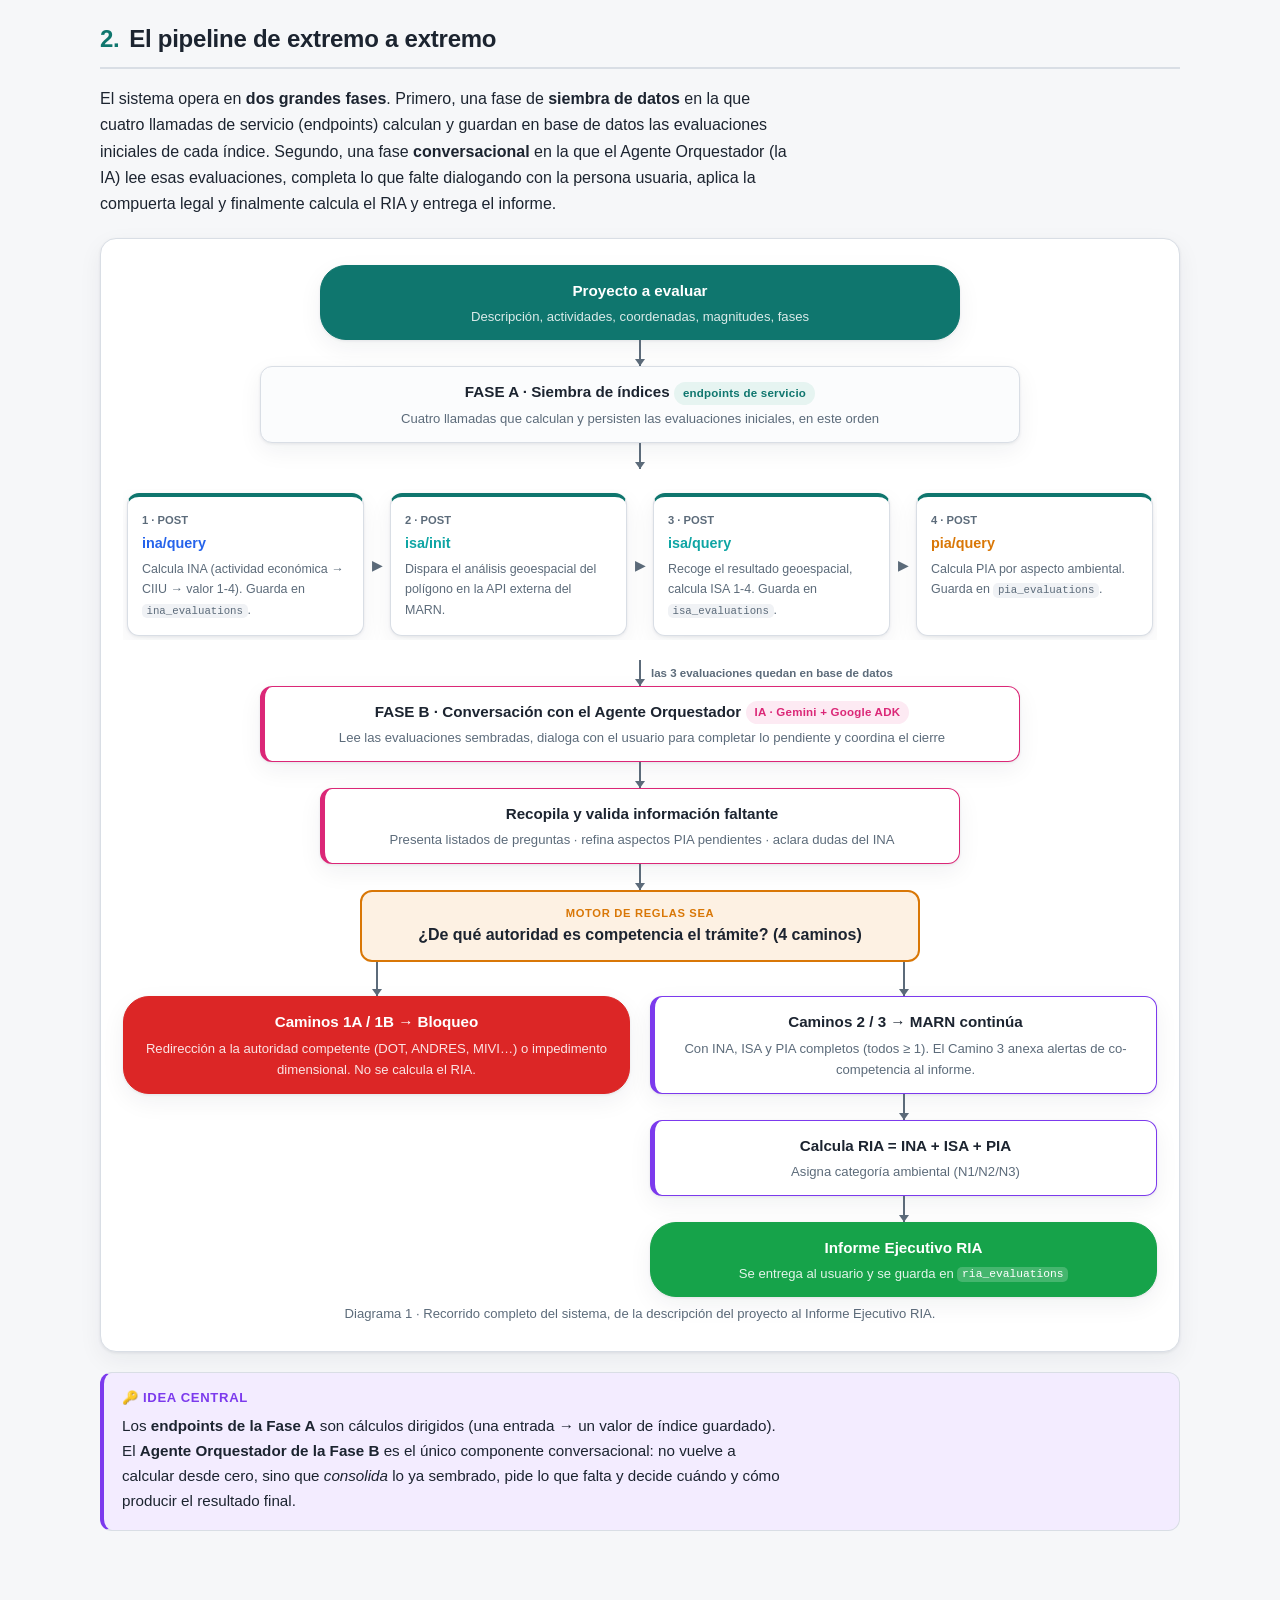
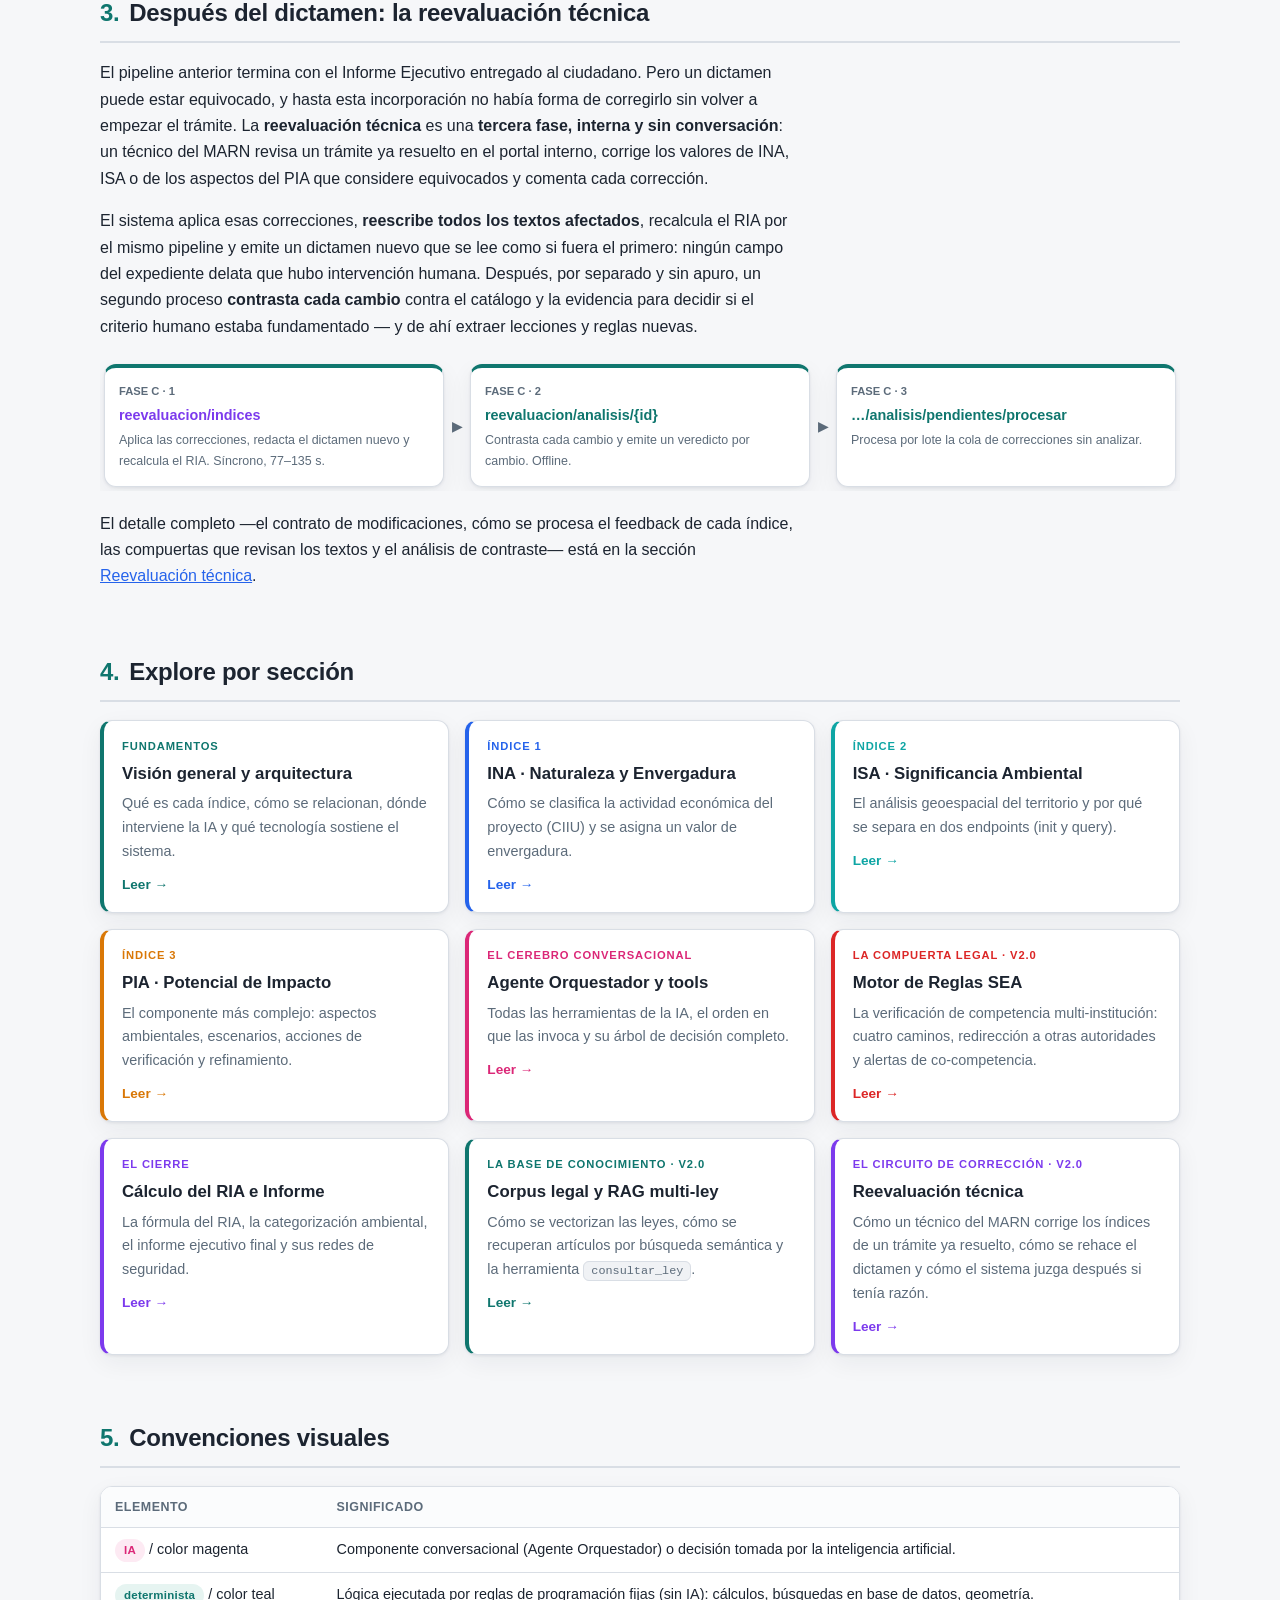
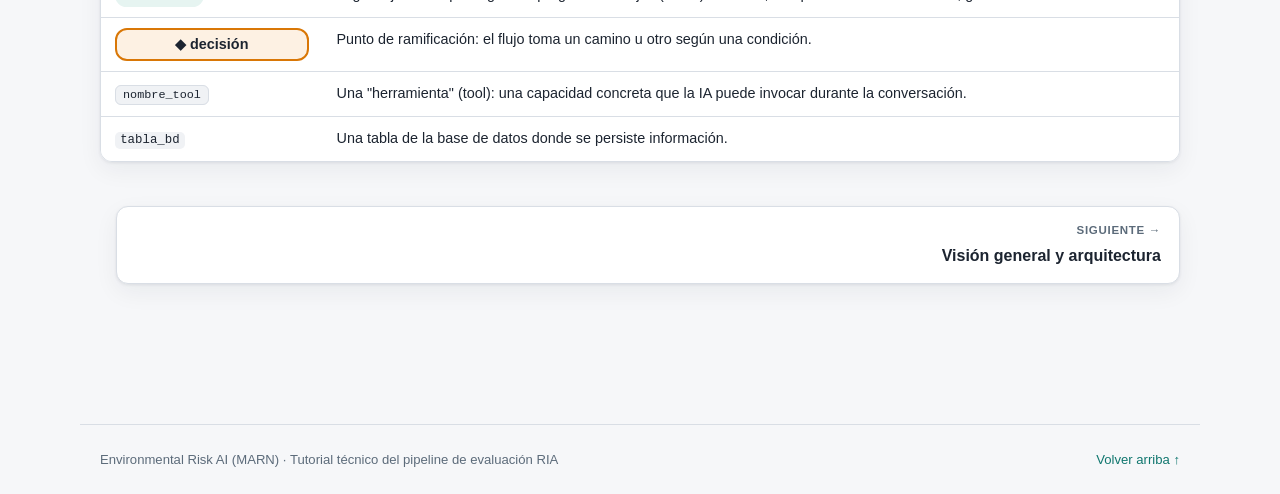
==== commit 2545ee0d: "docs: la reevaluación técnica entra al tutorial Sección nueva (10-reevaluacion.html) sobre el circui" ====
--- a/index.html
+++ b/index.html
@@ -21,6 +21,7 @@
     <a href="06-motor-sea.html">Motor SEA</a>
     <a href="07-ria-cierre.html">RIA y cierre</a>
     <a href="08-corpus-legal.html">Corpus legal</a>
+    <a href="10-reevaluacion.html">Reevaluación</a>
     <a href="09-prompts.html">Prompts</a>
     <button class="theme-toggle" onclick="toggleTheme()" aria-label="Cambiar tema">🌙</button>
   </div>
@@ -36,11 +37,12 @@
 
   <div class="callout key">
     <div class="ct">🆕 Novedades de la versión 2.0</div>
-    <p>Esta edición documenta las funcionalidades incorporadas en las últimas iteraciones del sistema. Tres cambios mayores respecto a la <strong>versión 1.0</strong>:</p>
+    <p>Esta edición documenta las funcionalidades incorporadas en las últimas iteraciones del sistema. Cuatro cambios mayores respecto a la <a href="../v1.0/index.html">versión 1.0</a>:</p>
     <ul style="margin:.4em 0 0">
       <li><strong>Motor de Reglas SEA</strong> — la antigua "compuerta DOT" (competencia binaria MARN/DOT) se generalizó a un motor que clasifica el trámite en <strong>cuatro caminos</strong> y puede redirigir a <strong>múltiples autoridades</strong> (DOT, ANDRES, MIVI, ASA, OPAMSS/APLAN, Alcaldía) o avanzar con <strong>alertas de co-competencia</strong> hacia otras instituciones.</li>
       <li><strong>Corpus legal y RAG multi-ley</strong> — un almacén de leyes vectorizadas (pgvector) del que el sistema recupera artículos exactos por búsqueda semántica; alimenta al PIA, al Motor SEA y una nueva herramienta conversacional (<span class="tool">consultar_ley</span>).</li>
       <li><strong>Salvaguardas deterministas reforzadas</strong> — invocación forzada del Motor SEA al ingreso, un <em>almacén de hechos</em> acumulativo por sesión y candados de código que garantizan el comportamiento aunque la IA se desvíe.</li>
+      <li><strong>Reevaluación técnica del dictamen</strong> — una vía interna para que un técnico del MARN corrija los índices de un trámite <em>ya resuelto</em>: el sistema rehace la fundamentación, recalcula el RIA y emite un dictamen nuevo, y después contrasta cada corrección para aprender de ella.</li>
     </ul>
   </div>
 
@@ -119,7 +121,19 @@
     <p>Los <strong>endpoints de la Fase A</strong> son cálculos dirigidos (una entrada → un valor de índice guardado). El <strong>Agente Orquestador de la Fase B</strong> es el único componente conversacional: no vuelve a calcular desde cero, sino que <em>consolida</em> lo ya sembrado, pide lo que falta y decide cuándo y cómo producir el resultado final.</p>
   </div>
 
-  <h2><span class="num">3.</span>Explore por sección</h2>
+  <h2><span class="num">3.</span>Después del dictamen: la reevaluación técnica</h2>
+  <p>El pipeline anterior termina con el Informe Ejecutivo entregado al ciudadano. Pero un dictamen puede estar equivocado, y hasta esta incorporación no había forma de corregirlo sin volver a empezar el trámite. La <strong>reevaluación técnica</strong> es una <strong>tercera fase, interna y sin conversación</strong>: un técnico del MARN revisa un trámite ya resuelto en el portal interno, corrige los valores de INA, ISA o de los aspectos del PIA que considere equivocados y comenta cada corrección.</p>
+  <p>El sistema aplica esas correcciones, <strong>reescribe todos los textos afectados</strong>, recalcula el RIA por el mismo pipeline y emite un dictamen nuevo que se lee como si fuera el primero: ningún campo del expediente delata que hubo intervención humana. Después, por separado y sin apuro, un segundo proceso <strong>contrasta cada cambio</strong> contra el catálogo y la evidencia para decidir si el criterio humano estaba fundamentado — y de ahí extraer lecciones y reglas nuevas.</p>
+
+  <div class="pipe" style="width:100%">
+    <div class="stage ep"><div class="n">FASE C · 1</div><div class="t" style="color:var(--ria)">reevaluacion/indices</div><div class="d">Aplica las correcciones, redacta el dictamen nuevo y recalcula el RIA. Síncrono, 77–135 s.</div></div>
+    <div class="stage ep"><div class="n">FASE C · 2</div><div class="t" style="color:var(--brand)">reevaluacion/analisis/{id}</div><div class="d">Contrasta cada cambio y emite un veredicto por cambio. Offline.</div></div>
+    <div class="stage ep"><div class="n">FASE C · 3</div><div class="t" style="color:var(--brand)">…/analisis/pendientes/procesar</div><div class="d">Procesa por lote la cola de correcciones sin analizar.</div></div>
+  </div>
+
+  <p>El detalle completo —el contrato de modificaciones, cómo se procesa el feedback de cada índice, las compuertas que revisan los textos y el análisis de contraste— está en la sección <a href="10-reevaluacion.html">Reevaluación técnica</a>.</p>
+
+  <h2><span class="num">4.</span>Explore por sección</h2>
   <div class="cards">
     <a class="card link c-brand" href="01-vision-general.html">
       <div class="role">Fundamentos</div><h3>Visión general y arquitectura</h3>
@@ -161,9 +175,14 @@
       <p>Cómo se vectorizan las leyes, cómo se recuperan artículos por búsqueda semántica y la herramienta <span class="tool">consultar_ley</span>.</p>
       <div class="arrow">Leer →</div>
     </a>
-  </div>
-
-  <h2><span class="num">4.</span>Convenciones visuales</h2>
+    <a class="card link c-ria" href="10-reevaluacion.html">
+      <div class="role">El circuito de corrección · v2.0</div><h3>Reevaluación técnica</h3>
+      <p>Cómo un técnico del MARN corrige los índices de un trámite ya resuelto, cómo se rehace el dictamen y cómo el sistema juzga después si tenía razón.</p>
+      <div class="arrow">Leer →</div>
+    </a>
+  </div>
+
+  <h2><span class="num">5.</span>Convenciones visuales</h2>
   <div class="tablewrap">
     <table>
       <thead><tr><th>Elemento</th><th>Significado</th></tr></thead>
--- a/assets/styles.css
+++ b/assets/styles.css
@@ -214,6 +214,10 @@
 .fnode.start .fsub{color:rgba(255,255,255,.85)}
 .fnode.endok{background:var(--ok); color:#fff; border-color:var(--ok); border-radius:26px}
 .fnode.endstop{background:var(--stop); color:#fff; border-color:var(--stop); border-radius:26px}
+.fnode.endok .fsub,.fnode.endstop .fsub{color:rgba(255,255,255,.88)}
+/* `code` dentro de un nodo de fondo sólido: sin esto conserva su fondo claro y hereda
+   el texto blanco del nodo, quedando ilegible. */
+.fnode.start code,.fnode.endok code,.fnode.endstop code{background:rgba(255,255,255,.2); color:#fff}
 .fnode.ina{border-color:var(--ina); border-left-width:5px}
 .fnode.isa{border-color:var(--isa); border-left-width:5px}
 .fnode.pia{border-color:var(--pia); border-left-width:5px}
